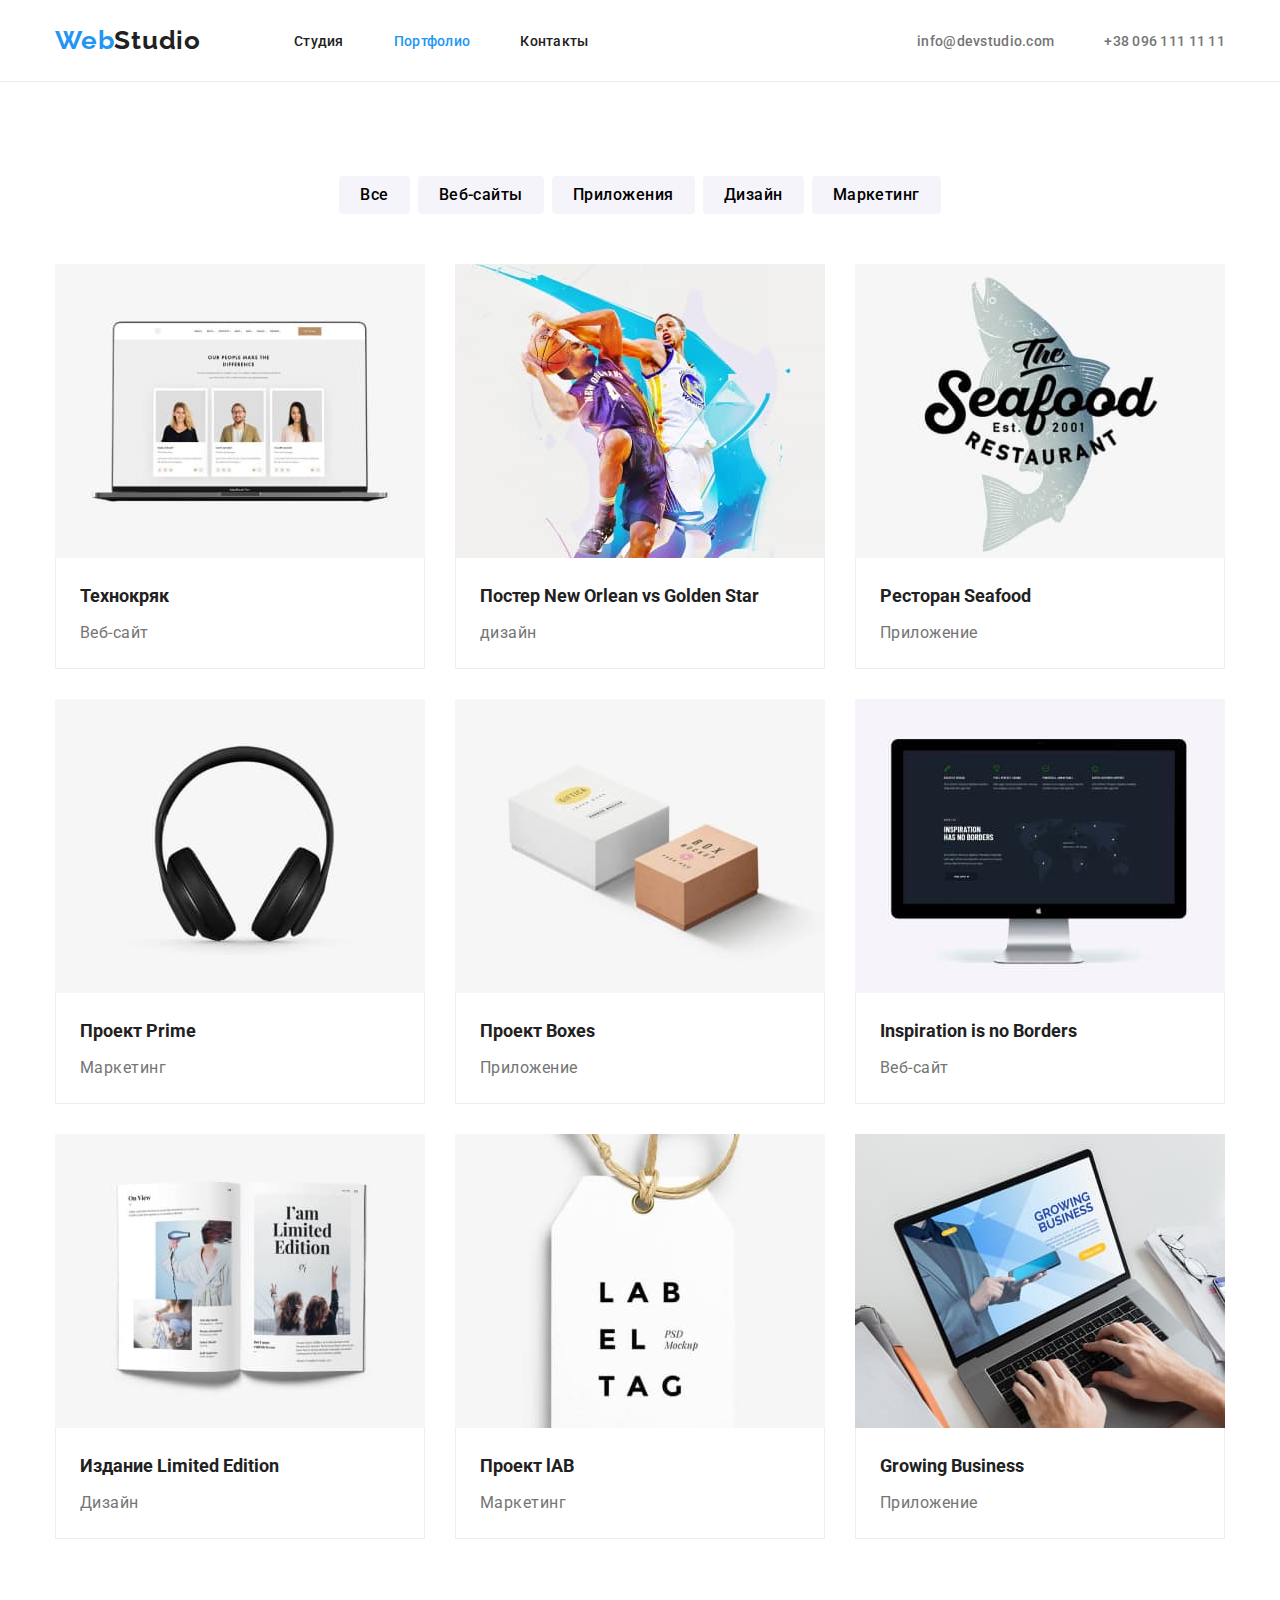
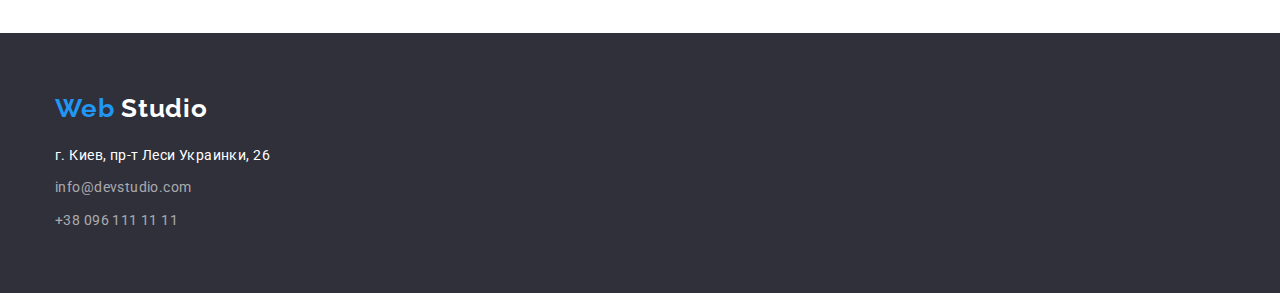
==== portfolio.html @ e166f797 "first" ====
<!DOCTYPE html>
<html lang="ru">
<head>
    <meta charset="UTF-8">
    <meta http-equiv="X-UA-Compatible" content="IE=edge">
    <meta name="viewport" content="width=device-width, initial-scale=1.0">
    <title>Портфолио</title>
    <link rel="stylesheet" href="https://cdnjs.cloudflare.com/ajax/libs/modern-normalize/1.1.0/modern-normalize.min.css"
        integrity="sha512-wpPYUAdjBVSE4KJnH1VR1HeZfpl1ub8YT/NKx4PuQ5NmX2tKuGu6U/JRp5y+Y8XG2tV+wKQpNHVUX03MfMFn9Q=="
        crossorigin="anonymous" referrerpolicy="no-referrer" />
    <link rel="preconnect" href="https://fonts.googleapis.com">
    <link rel="preconnect" href="https://fonts.gstatic.com" crossorigin>
    <link href="https://fonts.googleapis.com/css2?family=Raleway:wght@700&family=Roboto:wght@400;500;700;900&display=swap"
        rel="stylesheet">
        <link rel="stylesheet" href="./styles/styles.css">
        <link rel="preconnect" href="https://fonts.googleapis.com">
        <link rel="preconnect" href="https://fonts.gstatic.com" crossorigin>
        <link href="https://fonts.googleapis.com/css2?family=Oleo+Script:wght@700&display=swap" rel="stylesheet">
</head>
<body>
    <!-- header -->
    <header class="header">
        <div class="container header_container">
            <a class="studio_naming" href=""> <span class="naming_first_part">Web</span>Studio</a>
            <!-- navigation -->
            <nav class="navigation">
                <ul class="links">
                    <li class="item"><a class="link" href="./index.html">Студия</a></li>
                    <li class="item"><a class="link link_uncommon" href="./portfolio.html">Портфолио</a></li>
                    <li class="item"><a class="link" href="">Контакты</a></li>
                </ul>
            </nav>
            <!-- contacts -->
            <ul class="contact_links">
                <li class="item"><a class="link" href="mailto:info@devstudio.com">info@devstudio.com</a></li>
                <li class="item"><a class="link" href="tel:+380961111111">+38 096 111 11 11</a></li>
            </ul>
        </div>
    </header>
    <!-- projects sort buttons -->
    <main>
        <!-- sort buttons -->
        <section class="portfolio">
            <div class="container">
            <h2 hidden>Сортувальні кнопки</h2>
            <ul class="sort_buttons">
                <li><button class="sort_button">Все</button></li>
                <li><button class="sort_button">Веб-сайты</button></li>
                <li><button class="sort_button">Приложения</button></li>
                <li><button class="sort_button">Дизайн</button></li>
                <li><button class="sort_button">Маркетинг</button></li>
            </ul>
        <!-- projects -->
        <ul class="studio_projects">
            <li class="studio_project">
                <img class="project_photo" src="./pictures/laptop.jpg" alt="ноутбук із скріншотом сайту">
                <div class="project_data">
                <h3 class="project_naming">Технокряк</h3>
                <p class="project_direction">Веб-сайт</p>
                </div>
            </li>
            <li class="studio_project">
                <img class="project_photo" src="./pictures/basketball.jpg" alt="два гравця грають у баскетбол">
                <div class="project_data">
                <h3 class="project_naming">Постер New Orlean vs Golden Star</h3>
                <p class="project_direction">дизайн</p>
                </div>
           </li>
            <li class="studio_project">
                <img class="project_photo" src="./pictures/restorant_logo.jpg" alt="логотип ресторану seafood">
                <div class="project_data">
                <h3 class="project_naming">Ресторан Seafood</h3>
                <p class="project_direction">Приложение</p>
                </div>
            </li>
            <li class="studio_project">
                <img class="project_photo" src="./pictures/headphones.jpg" alt="фото навушників">
                <div class="project_data">
                <h3 class="project_naming">Проект Prime</h3>
                <p class="project_direction">Маркетинг</p>
                </div>
            </li>
            <li class="studio_project">
                <img class="project_photo" src="./pictures/boxes.jpg" alt="фото двох коробок">
                <div class="project_data">
                <h3 class="project_naming">Проект Boxes</h3>
                <p class="project_direction">Приложение</p>
                </div>
            </li>
            <li class="studio_project">
                <img class="project_photo" src="./pictures/imac.jpg" alt="фото компютера">
                <div class="project_data">
                <h3 class="project_naming">Inspiration is no Borders</h3>
                <p class="project_direction">Веб-сайт</p>
                </div>
            </li>
            <li class="studio_project">
                <img class="project_photo" src="./pictures/book.jpg" alt="книга">
                <div class="project_data">
                <h3 class="project_naming">Издание Limited Edition</h3>
                <p class="project_direction">Дизайн</p>
                </div>           
            </li>
            <li class="studio_project">
                <img class="project_photo" src="./pictures/birka.jpg" alt="ярлик">
                <div class="project_data">
                <h3 class="project_naming">Проект lAB</h3>
                <p class="project_direction">Маркетинг</p>
                </div>
            </li>
            <li class="studio_project">
                <img class="project_photo" src="./pictures/printing.jpg" alt="руки на клавіатурі">
                <div class="project_data">
                <h3 class="project_naming">Growing Business</h3>
                <p class="project_direction">Приложение</p>
                </div>
            </li>
        </ul>
            </div>
        </section>
    </main>
    <!-- footer section -->
    <footer class="footer">
        <div class="container">
            <a class="studio_naming" href=""> <span class="naming_first_part">Web</span> <span
                    class="naming_second_part">Studio</span></a>
            <address>
                <ul class="footer_contacts">
                    <li><a target="blank" class="studio_location" href="https://goo.gl/maps/rv8X6NTWvVzBSWie9">г. Киев, пр-т
                            Леси Украинки, 26</a></li>
                    <li><a class="studio_mail" href="mailto:info@devstudio.com">info@devstudio.com</a></li>
                    <li><a class="studio_phone_number" href="tel:+380961111111">+38 096 111 11 11</a></li>
                </ul>
            </address>
        </div>
    </footer>
</body>
</html>
---- styles/styles.css ----
:root{
    /* colous */
    --action_color:#2196F3;
    --accent_color:#2196F3;
    --main_color:#212121;
    --second_color:#2F303A;
    --back_color:#ffffff;
    --subtextual_color:#757575;


    /* shadows */
    --team_section_shadows:0px 1px 3px rgba(0, 0, 0, 0.12),
    0px 1px 1px rgba(0, 0, 0, 0.14),
    0px 2px 1px rgba(0, 0, 0, 0.2);

    /* fonts */
    --main_font:'Roboto', 'sans serif';
    --second_font:'Raleway'

}
*,
*::before,
*::after {
    box-sizing: border-box;
}
body{
    font-family: var(--main_font);
    color: var(--main_color);
    font-style: normal;
    margin: auto;
    padding: 0;
}
.container{
    width: 1200px;
    margin: 0 auto;
    padding: 0 15px;
}

li{
    list-style-type:none;
}
ul{
    padding-left: 0;
}
h1, h2, h3, h4, h5, h6, p, ul{
    margin: 0;
    padding: 0;
}

.header{
    background-color: var(--back_color);
    border-bottom:solid #ECECEC 1px;
    padding-top: 25px;
    padding-bottom: 25px;
}
.header_container{
    display: flex;
    align-items: center;
    margin-left: auto;
    margin-right: auto;
}
.studio_naming{
    font-family:var(--second_font);
    font-weight: 700;
    font-size: 26px;
    line-height: 1.19;
    letter-spacing: 0.03em;
    text-decoration:none;
    color: inherit;
    margin-right: 93px;
}
.naming_first_part{
    color:var(--accent_color);
   
}
.link{
font-weight: 500;
font-size: 14px;
line-height: 0.8;
letter-spacing: 0.02em;
color: inherit;
}
.links{
    display: flex;
    padding: 0;
    margin-top: 0;
    margin-bottom: 0;
}
.item{

margin-right:50px;
}
.item:last-child{
    margin-right: 0;
}
.contact_links{
    display: flex;
    justify-content: flex-end;
    padding: 0;
    margin-top: 0;
    margin-bottom: 0;
}
.contact_links li:first-child{
    margin-right: 50px;
}
.contact_links .link{
    color:var(--subtextual_color);
    font-weight: 500;
    font-size: 14px;
    line-height: 0.8;
    letter-spacing: 0.02em;
}
.link:hover, .link:focus{
    color: var(--action_color);
}
.link_uncommon{
    color: var(--action_color);
}
.link{
    text-decoration:none;
  
}
.hero{
    background-color:var(--second_color);
    padding-top: 200px;
    padding-bottom: 200px;
    margin-left: auto;
    margin-right: auto;
    text-align: center;
}
.hero h1{
font-weight: 900;
font-size: 44px;
line-height: 1.36;
width: 696px;
letter-spacing: 0.06em;
text-transform: uppercase;
color: var(--back_color);
margin: 0 auto;
margin-bottom: 30px;
}
.hero .container{
    align-items: center;
    flex-direction: column;
}
.btn{
    background-color:var(--action_color);
    color: var(--back_color);
    font-weight: 700;
    line-height: 1.86;
    letter-spacing: 0.06em;
    cursor: pointer;
    font-family: inherit;
    border-color: var(--accent_color);
    border-radius: 4px;
    padding: 10px 32px;
}
.about{
    padding-top: 94px;
}
.about_activity{
    display: flex;
    justify-content: space-between;
    margin-top: 0;
    margin-bottom: 0;
    padding-top: 0;
    padding-bottom: 0;
}
.activity_direction{
    width: 270px;
    height: 100px;
}
.activity_naming{
    font-weight: 700;
    font-size: 14px;
    line-height: 0.8;
    letter-spacing: 0.03em;
    text-transform: uppercase;
    margin-top: 0;
    margin-bottom: 10px;
}

.activity_description{
    color: var(--subtextual_color);
    font-size: 14px;
    line-height: 1.71;
    letter-spacing: 0.03em;
    padding-top: 0;
    padding-bottom: 0;
    margin: 0;
}
.illustration {
    padding-top: 94px;
    padding-bottom: 94px;
}
.illusration_naming{
    font-weight: 700;
    font-size: 36px;
    line-height: 1.16;
    text-align: center;
    letter-spacing: 0.03em;
    margin: 0;
    margin-bottom: 50px;
}
.illusration_pictures{
    display: flex; 
    margin-top: 0;
    margin-bottom: 0;
}
.illustration_picture{
    margin-right: 30px;
}
.illustration_picture:last-child{
    margin-right: 0;
}
.team{
    background: #F5F4FA;
    padding-top: 94px;
    padding-bottom: 94px;
}

.team_presention{
    font-weight: 700;
    font-size: 36px;
    line-height: 1.16;
    text-align: center;
    letter-spacing: 0.03em;
    margin-bottom: 50px;
}
.team_members_inf{
    display: flex;
    justify-content: center;
    margin: 0;
}
.team_member{
    background-color: var(--back_color);
    box-shadow: var(--team_section_shadows);
    border-radius: 0px 0px 4px 4px;
    margin-right: 30px;
}
.team_member:last-child{
    margin-right: 0;
}
.team_member_data{
    padding-top: 30px;
    padding-bottom: 30px;
}
.team_member_name{
    font-weight: 500;
    font-size: 16px;
    line-height: 1.18;
    text-align: center;
    letter-spacing: 0.03em;
    margin-bottom: 10px;
}
.team_member_speciality{
    line-height: 1.18;
    text-align: center;
    letter-spacing: 0.03em;
    color: var(--subtextual_color);
}
.footer{
    background-color:var(--second_color);
    padding: 60px 0;
}
.footer .studio_naming{
    display: block;
    margin-top: 0;
    margin-bottom: 20px;
}

address a{
    text-decoration: none;
    font-size: 14px;
    line-height: 1.71;
    letter-spacing: 0.03em;
    font-style: normal;
}
.navigation{
    padding: 0;
    margin-right: auto;
}
.footer_contacts{
    padding: 0;
}
.footer_contacts li:not(:last-child) {
margin-bottom: 9px;
}
.studio_location{
    color: var(--back_color);
}
.studio_mail,.studio_phone_number{
    color: rgba(255, 255, 255, 0.6);
}

.portfolio{
    padding-top: 94px;
    padding-bottom: 94px;
}
.sort_button{
    background-color:#F5F4FA;
    border-radius: 4px;
    font-weight: 500;
    font-size: 16px;
    font-family: inherit;
    line-height: 1.62;
    letter-spacing: 0.03em;
    cursor: pointer;
    padding: 6px 21px;
    border: 0;
}
.sort_buttons{
    text-align: center;
    padding: 0;
    margin-bottom: 50px;
    display: flex;
    justify-content: center;
}
.sort_buttons li:not(:last-child){
 margin-right: 8px;
}

.sort_button:hover, .sort_button:focus{
    background-color: var(--action_color);
    color:var(--back_color);
    box-shadow: 0px 3px 1px rgba(0, 0, 0, 0.1),
    0px 1px 2px rgba(0, 0, 0, 0.08),
    0px 2px 2px rgba(0, 0, 0, 0.12);
}

.studio_projects{
    flex-wrap: wrap;
    display: flex;
    padding-top: 0;
    padding-bottom: 0;
    margin-top: 0;
    padding: 0;
}
.studio_project{
    background: var(--back_color);
    margin-right: 30px;
    margin-bottom: 30px;
}
.studio_project:nth-child(3n+3){
    margin-right: 0;
}
.studio_project:nth-last-child(-n+3){
    margin-bottom: 0;
}
.project_data{
    padding: 20px 24px;
    border: 1px solid #EEEEEE;
    border-top: 0px;
}
.project_photo{
    display: block;
}
.project_naming{
    font-weight: 700;
    font-size: 18px;
    line-height: 2;
    margin-bottom: 4px;
}
.project_direction{
    font-size: 16px;
    line-height: 1.87;
    letter-spacing: 0.03em;
    color: #757575;
}
.footer .studio_naming{
    margin-right: 0;
}
.naming_second_part{
    color: var(--back_color);
}
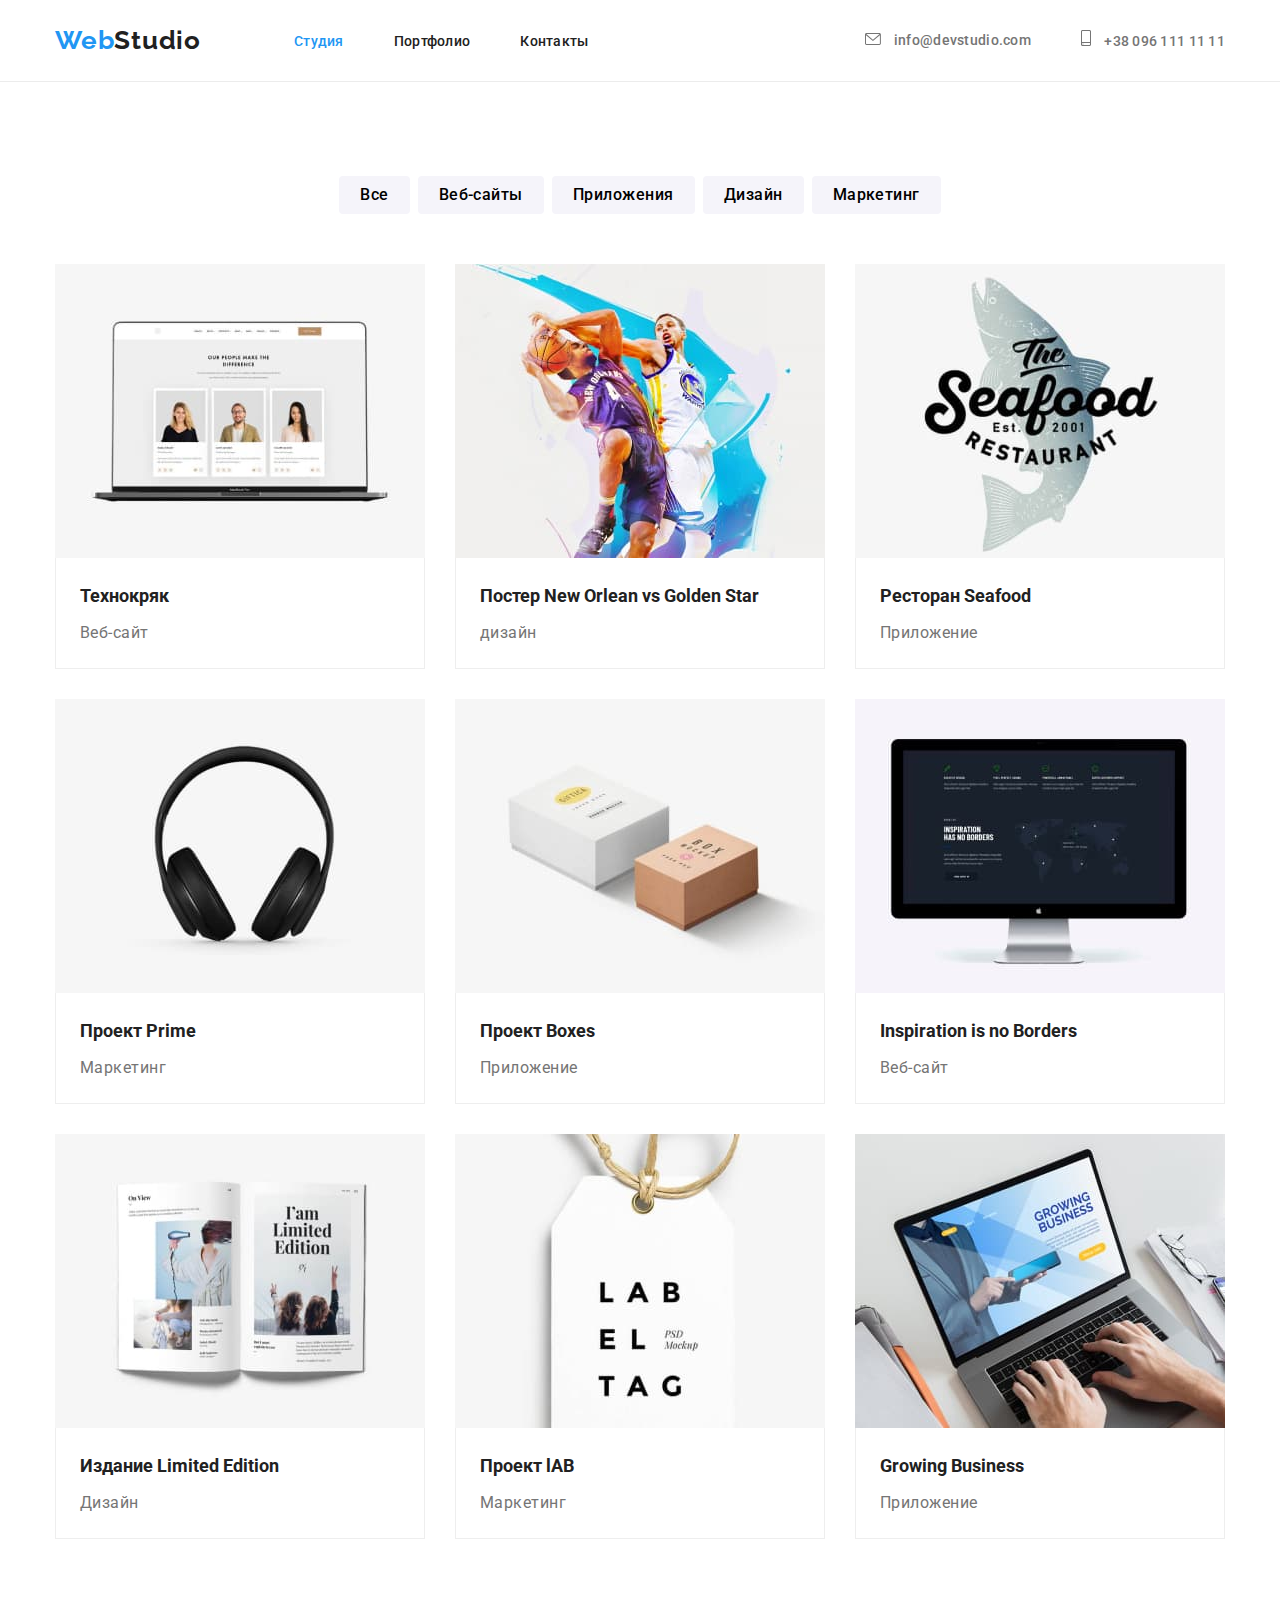
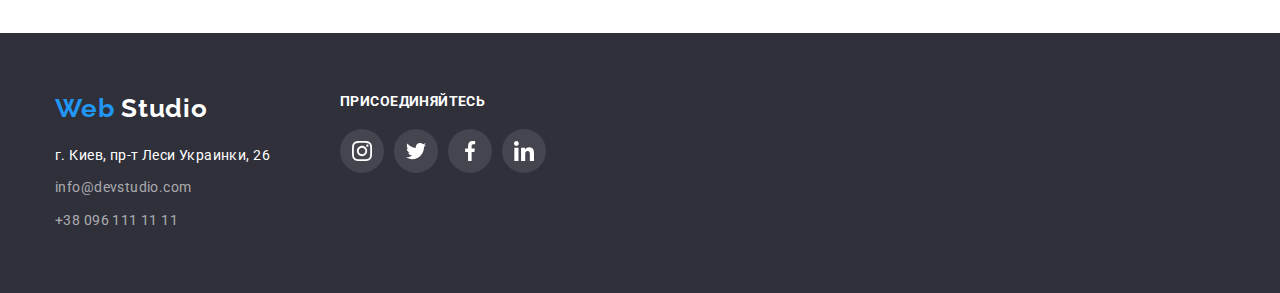
==== commit b55beea7: "last" ====
--- a/portfolio.html
+++ b/portfolio.html
@@ -25,15 +25,23 @@
             <!-- navigation -->
             <nav class="navigation">
                 <ul class="links">
-                    <li class="item"><a class="link" href="./index.html">Студия</a></li>
-                    <li class="item"><a class="link link_uncommon" href="./portfolio.html">Портфолио</a></li>
+                    <li class="item"><a class="link link_uncommon" href="./index.html">Студия</a></li>
+                    <li class="item"><a class="link" href="./portfolio.html">Портфолио</a></li>
                     <li class="item"><a class="link" href="">Контакты</a></li>
                 </ul>
             </nav>
+    
             <!-- contacts -->
             <ul class="contact_links">
-                <li class="item"><a class="link" href="mailto:info@devstudio.com">info@devstudio.com</a></li>
-                <li class="item"><a class="link" href="tel:+380961111111">+38 096 111 11 11</a></li>
+                <li class="item"><a class="link" href="mailto:info@devstudio.com">
+                        <svg class="header_contact_link" width="16" height="12">
+                            <use href="./pictures/sprite/sprite.svg#icon-header-mail-icon"> </use>
+                        </svg> info@devstudio.com</a>
+                </li>
+                <li class="item"><a class="link" href="tel:+380961111111">
+                        <svg class="header_contact_link" width="10" height="16">
+                            <use href="./pictures/sprite/sprite.svg#icon-header-phone-icon"> </use>
+                        </svg> +38 096 111 11 11</a></li>
             </ul>
         </div>
     </header>
@@ -122,16 +130,35 @@
     <!-- footer section -->
     <footer class="footer">
         <div class="container">
-            <a class="studio_naming" href=""> <span class="naming_first_part">Web</span> <span
-                    class="naming_second_part">Studio</span></a>
-            <address>
-                <ul class="footer_contacts">
-                    <li><a target="blank" class="studio_location" href="https://goo.gl/maps/rv8X6NTWvVzBSWie9">г. Киев, пр-т
-                            Леси Украинки, 26</a></li>
-                    <li><a class="studio_mail" href="mailto:info@devstudio.com">info@devstudio.com</a></li>
-                    <li><a class="studio_phone_number" href="tel:+380961111111">+38 096 111 11 11</a></li>
-                </ul>
-            </address>
+            <div class="footer_contacts_block">
+                <a class="studio_naming" href=""> <span class="naming_first_part">Web</span> <span
+                        class="naming_second_part">Studio</span></a>
+                <address>
+                    <ul class="footer_contacts">
+                        <li><a target="blank" class="studio_location" href="https://goo.gl/maps/rv8X6NTWvVzBSWie9">г. Киев,
+                                пр-т Леси Украинки, 26</a></li>
+                        <li><a class="studio_mail" href="mailto:info@devstudio.com">info@devstudio.com</a></li>
+                        <li><a class="studio_phone_number" href="tel:+380961111111">+38 096 111 11 11</a></li>
+                    </ul>
+                </address>
+            </div>
+            <div class="footer_links">
+                <h3>присоединяйтесь</h3>
+                <div class="studio_link_icons">
+                    <a class="studio_link" href=""><svg class="studio_link_icon" width="20" height="20">
+                            <use href="/pictures/sprite/sprite.svg#icon-instagram-icon"></use>
+                        </svg></a>
+                    <a class="studio_link" href=""><svg class="studio_link_icon" width="20" height="20">
+                            <use href="./pictures/sprite/sprite.svg#icon-twitter-icon"></use>
+                        </svg></a>
+                    <a class="studio_link" href=""><svg class="studio_link_icon" width="20" height="20">
+                            <use href="./pictures/sprite/sprite.svg#icon-facebook-icon"></use>
+                        </svg></a>
+                    <a class="studio_link" href=""><svg class="studio_link_icon" width="20" height="20">
+                            <use href="./pictures/sprite/sprite.svg#icon-linkedin-icon"></use>
+                        </svg></a>
+                </div>
+            </div>
         </div>
     </footer>
 </body>
--- a/styles/styles.css
+++ b/styles/styles.css
@@ -23,6 +23,13 @@
 *::after {
     box-sizing: border-box;
 }
+/* Icons */
+.header_contact_link{
+    fill: currentColor;
+    margin-right: 10px;
+}
+
+
 body{
     font-family: var(--main_font);
     color: var(--main_color);
@@ -32,6 +39,7 @@
 }
 .container{
     width: 1200px;
+    height: auto;
     margin: 0 auto;
     padding: 0 15px;
 }
@@ -87,7 +95,6 @@
     margin-bottom: 0;
 }
 .item{
-
 margin-right:50px;
 }
 .item:last-child{
@@ -118,16 +125,17 @@
 }
 .link{
     text-decoration:none;
-  
 }
 .hero{
-    background-color:var(--second_color);
+    background-color:var(--subtextual_color);
+    background-image:linear-gradient(rgba(47, 48, 58, 0.4), rgba(47, 48, 58, 0.4)), url('/pictures/backgrounds/main-top-bsckground.png');
     padding-top: 200px;
     padding-bottom: 200px;
     margin-left: auto;
     margin-right: auto;
     text-align: center;
 }
+
 .hero h1{
 font-weight: 900;
 font-size: 44px;
@@ -168,7 +176,15 @@
 }
 .activity_direction{
     width: 270px;
-    height: 100px;
+    height: 251px;
+}
+.activity_icon_box{
+    width: 270px;
+    height: 120px;
+    margin-bottom: 30px;
+    background-color: #F5F4FA;
+    border-radius: 4px;
+    padding: 25px 100px;
 }
 .activity_naming{
     font-weight: 700;
@@ -237,13 +253,13 @@
     box-shadow: var(--team_section_shadows);
     border-radius: 0px 0px 4px 4px;
     margin-right: 30px;
+    padding-bottom: 30px;
 }
 .team_member:last-child{
     margin-right: 0;
 }
 .team_member_data{
     padding-top: 30px;
-    padding-bottom: 30px;
 }
 .team_member_name{
     font-weight: 500;
@@ -259,9 +275,80 @@
     letter-spacing: 0.03em;
     color: var(--subtextual_color);
 }
+.team_member_icons{
+    display: flex;
+    padding-top: 16px;
+    padding-left: 32px;
+    padding-right: 32px;
+}
+.team_member_contact{
+    width: 44px;
+    height: 44px;
+    border-radius: 50%;
+    display: flex;
+    justify-content: center;
+    align-items: center;
+}
+.team_member_contact{
+    fill: #AFB1B8;
+}
+.team_member_contact:hover,
+.team_member_contact:focus{
+    background-color: var(--action_color);
+    fill:#ffffff;
+}
+.team_member_contact:not(:last-child){
+    margin-right: 10px;
+}
+.clients_list{
+    display: flex;
+}
+.main_clients{
+    padding: 94px 15px;
+}
+.main_clients > h2{
+    font-weight: 700;
+        font-size: 36px;
+        line-height: 1.16;
+        text-align: center;
+        letter-spacing: 0.03em;
+        margin-bottom: 50px;
+}
+.clients_list li{
+    width: 170px;
+    height: 92px;
+    border-radius: 4px;
+    border: 1px solid #AFB1B8;
+    display: flex;
+        align-items: center;
+        justify-content: center;
+        fill: #AFB1B8;
+}
+.client_icon{
+    width: 106px;
+    height: 60px;
+    fill:#AFB1B8;
+}
+.client_icon 
+.clients_list li:hover,
+.clients_list li:focus{
+    border: 1px solid var(--action_color);
+    fill: var(--action_color);
+}
+.clients_list li:not(:last-child){
+    margin-right: 30px;
+    
+}
+
 .footer{
     background-color:var(--second_color);
     padding: 60px 0;
+}
+.footer .container{
+    display: flex;
+}
+.footer_contacts_block{
+    margin-right: 70px;
 }
 .footer .studio_naming{
     display: block;
@@ -291,6 +378,37 @@
 }
 .studio_mail,.studio_phone_number{
     color: rgba(255, 255, 255, 0.6);
+}
+.footer_links h3{
+    font-weight: 700;
+        font-size: 14px;
+        line-height: 1,14;
+        letter-spacing: 0.03em;
+        color: #ffffff;
+        text-transform:uppercase;
+        margin-bottom: 20px;
+}
+.studio_link_icons{
+    display: flex;
+}
+.studio_link{
+        width: 44px;
+            height: 44px;
+            border-radius: 50%;
+            display: flex;
+            justify-content: center;
+            align-items: center;
+            background-color: rgba(255, 255, 255, 0.1);
+}
+.studio_link:not(:last-child){
+    margin-right: 10px;
+}
+.studio_link_icon{
+    fill: #ffffff;
+}
+.studio_link:hover,
+.studio_link:focus{
+    background-color: var(--action_color);
 }
 
 .portfolio{
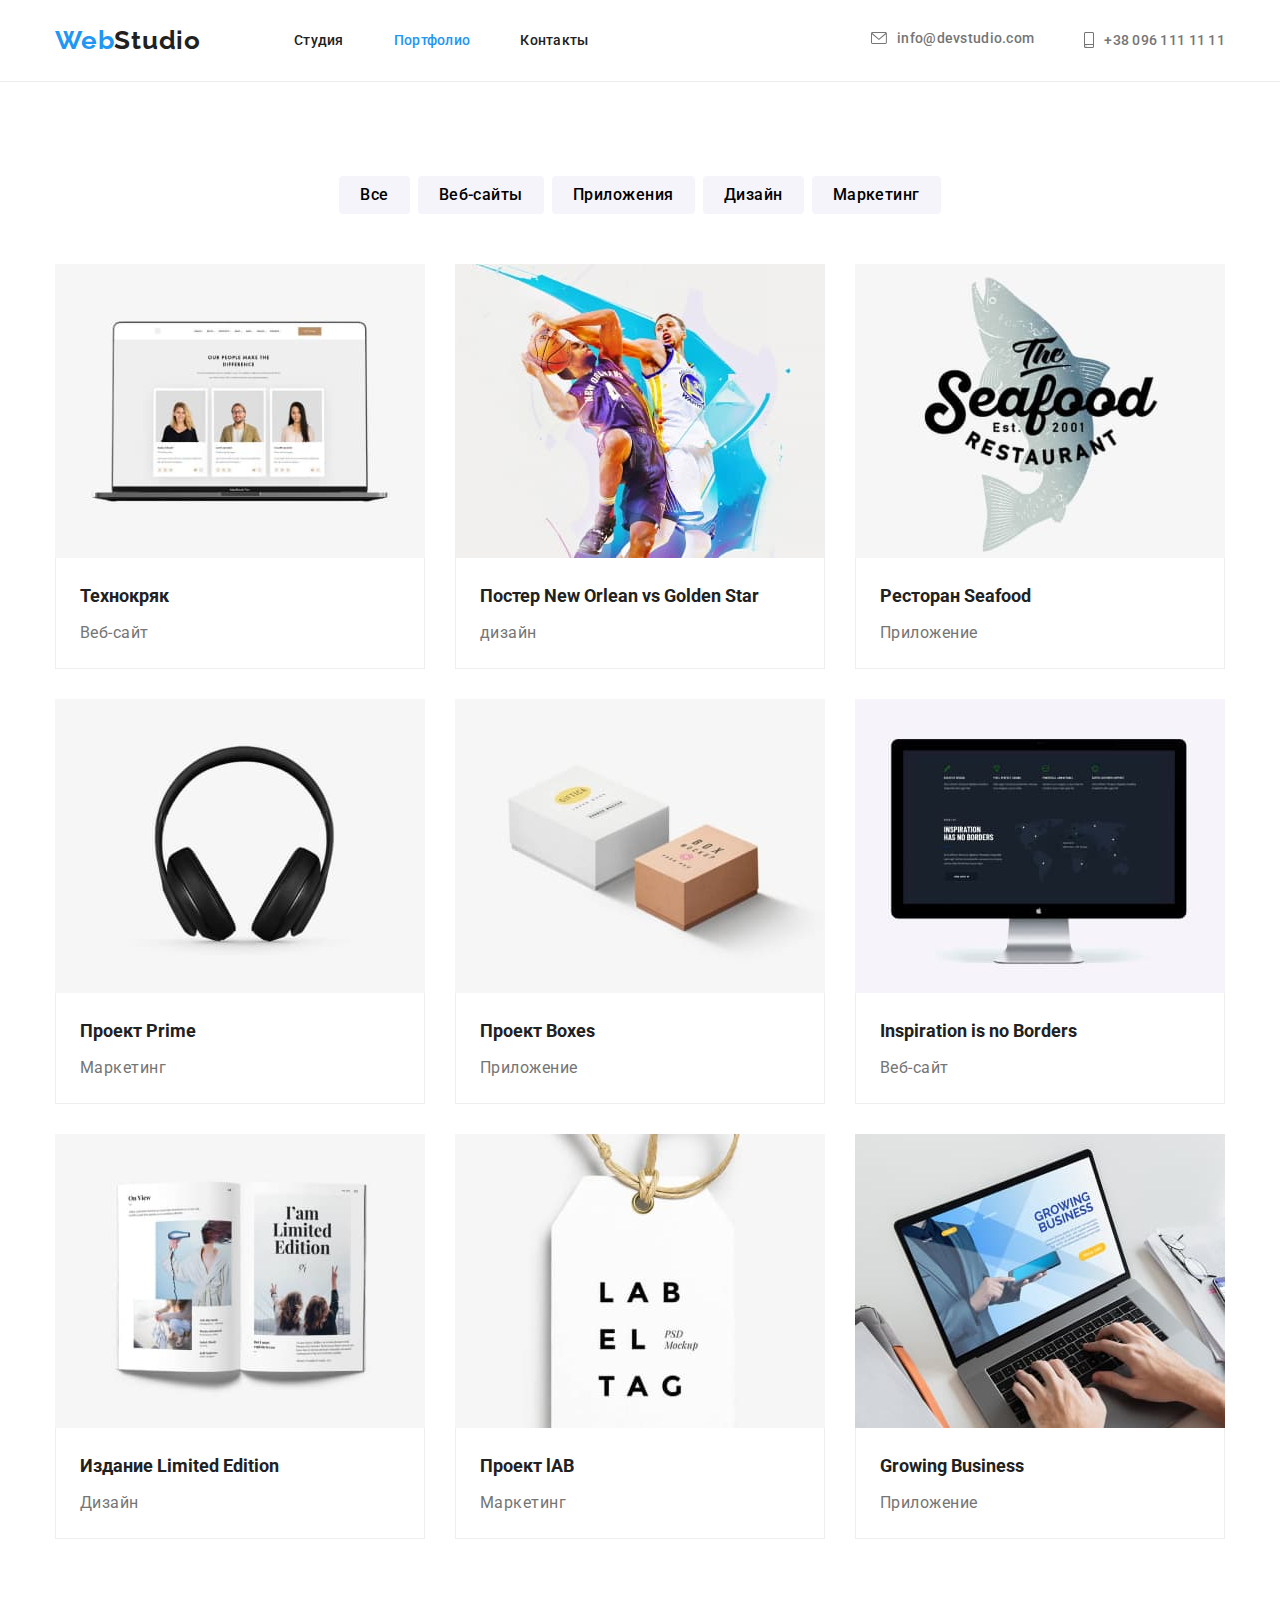
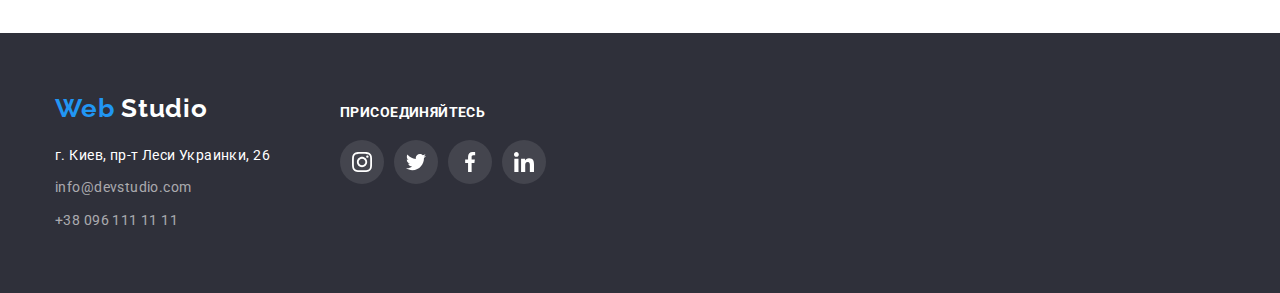
==== commit 2509c248: "last." ====
--- a/portfolio.html
+++ b/portfolio.html
@@ -25,8 +25,8 @@
             <!-- navigation -->
             <nav class="navigation">
                 <ul class="links">
-                    <li class="item"><a class="link link_uncommon" href="./index.html">Студия</a></li>
-                    <li class="item"><a class="link" href="./portfolio.html">Портфолио</a></li>
+                    <li class="item"><a class="link" href="./index.html">Студия</a></li>
+                    <li class="item"><a class="link link_uncommon" href="./portfolio.html">Портфолио</a></li>
                     <li class="item"><a class="link" href="">Контакты</a></li>
                 </ul>
             </nav>
@@ -61,67 +61,85 @@
         <!-- projects -->
         <ul class="studio_projects">
             <li class="studio_project">
+                <a href="">
                 <img class="project_photo" src="./pictures/laptop.jpg" alt="ноутбук із скріншотом сайту">
                 <div class="project_data">
                 <h3 class="project_naming">Технокряк</h3>
                 <p class="project_direction">Веб-сайт</p>
                 </div>
+                </a>
             </li>
             <li class="studio_project">
+                <a href="">
                 <img class="project_photo" src="./pictures/basketball.jpg" alt="два гравця грають у баскетбол">
                 <div class="project_data">
                 <h3 class="project_naming">Постер New Orlean vs Golden Star</h3>
                 <p class="project_direction">дизайн</p>
                 </div>
+                </a>
            </li>
             <li class="studio_project">
+                <a href="">
                 <img class="project_photo" src="./pictures/restorant_logo.jpg" alt="логотип ресторану seafood">
                 <div class="project_data">
                 <h3 class="project_naming">Ресторан Seafood</h3>
                 <p class="project_direction">Приложение</p>
                 </div>
+                </a>
             </li>
             <li class="studio_project">
+                <a href="">
                 <img class="project_photo" src="./pictures/headphones.jpg" alt="фото навушників">
                 <div class="project_data">
                 <h3 class="project_naming">Проект Prime</h3>
                 <p class="project_direction">Маркетинг</p>
                 </div>
+                </a>
             </li>
             <li class="studio_project">
+                <a href="">
                 <img class="project_photo" src="./pictures/boxes.jpg" alt="фото двох коробок">
                 <div class="project_data">
                 <h3 class="project_naming">Проект Boxes</h3>
                 <p class="project_direction">Приложение</p>
                 </div>
+                </a>
             </li>
             <li class="studio_project">
+                <a href="">
                 <img class="project_photo" src="./pictures/imac.jpg" alt="фото компютера">
                 <div class="project_data">
                 <h3 class="project_naming">Inspiration is no Borders</h3>
                 <p class="project_direction">Веб-сайт</p>
                 </div>
+                </a>
             </li>
             <li class="studio_project">
+                <a href="">
                 <img class="project_photo" src="./pictures/book.jpg" alt="книга">
                 <div class="project_data">
                 <h3 class="project_naming">Издание Limited Edition</h3>
                 <p class="project_direction">Дизайн</p>
-                </div>           
+                </div>
+                </a>
             </li>
             <li class="studio_project">
+                <a href="">
                 <img class="project_photo" src="./pictures/birka.jpg" alt="ярлик">
                 <div class="project_data">
                 <h3 class="project_naming">Проект lAB</h3>
                 <p class="project_direction">Маркетинг</p>
                 </div>
+                </a>
             </li>
             <li class="studio_project">
+                <a href="">
                 <img class="project_photo" src="./pictures/printing.jpg" alt="руки на клавіатурі">
                 <div class="project_data">
                 <h3 class="project_naming">Growing Business</h3>
                 <p class="project_direction">Приложение</p>
                 </div>
+                </a>
             </li>
         </ul>
             </div>
--- a/styles/styles.css
+++ b/styles/styles.css
@@ -82,6 +82,8 @@
    
 }
 .link{
+    display: flex;
+        align-items: center;
 font-weight: 500;
 font-size: 14px;
 line-height: 0.8;
@@ -128,7 +130,7 @@
 }
 .hero{
     background-color:var(--subtextual_color);
-    background-image:linear-gradient(rgba(47, 48, 58, 0.4), rgba(47, 48, 58, 0.4)), url('/pictures/backgrounds/main-top-bsckground.png');
+    background-image:linear-gradient(rgba(47, 48, 58, 0.4), rgba(47, 48, 58, 0.4)), url('../pictures/backgrounds/main-top-bsckground.png');
     padding-top: 200px;
     padding-bottom: 200px;
     margin-left: auto;
@@ -179,12 +181,13 @@
     height: 251px;
 }
 .activity_icon_box{
-    width: 270px;
     height: 120px;
+    display: flex;
+    justify-content: center;
+    align-items: center;
     margin-bottom: 30px;
     background-color: #F5F4FA;
     border-radius: 4px;
-    padding: 25px 100px;
 }
 .activity_naming{
     font-weight: 700;
@@ -260,6 +263,7 @@
 }
 .team_member_data{
     padding-top: 30px;
+    margin-bottom: 16px;
 }
 .team_member_name{
     font-weight: 500;
@@ -277,9 +281,11 @@
 }
 .team_member_icons{
     display: flex;
-    padding-top: 16px;
     padding-left: 32px;
     padding-right: 32px;
+}
+.team_member_icons li:not(:last-child){
+    margin-right: 10px;
 }
 .team_member_contact{
     width: 44px;
@@ -317,23 +323,27 @@
 .clients_list li{
     width: 170px;
     height: 92px;
+    
+}
+.clients_list a{
+    width: 100%;
+    height: 100%;
     border-radius: 4px;
     border: 1px solid #AFB1B8;
-    display: flex;
-        align-items: center;
-        justify-content: center;
-        fill: #AFB1B8;
+    color: #AFB1B8;
+    display: flex;
+    align-items: center;
+    justify-content: center;
 }
 .client_icon{
     width: 106px;
     height: 60px;
-    fill:#AFB1B8;
-}
-.client_icon 
-.clients_list li:hover,
-.clients_list li:focus{
+    fill:currentColor;
+}
+.clients_list a:hover,
+.clients_list a:focus{
     border: 1px solid var(--action_color);
-    fill: var(--action_color);
+    color: var(--action_color);
 }
 .clients_list li:not(:last-child){
     margin-right: 30px;
@@ -346,6 +356,7 @@
 }
 .footer .container{
     display: flex;
+    align-items: baseline;
 }
 .footer_contacts_block{
     margin-right: 70px;
@@ -459,6 +470,17 @@
     margin-right: 30px;
     margin-bottom: 30px;
 }
+.studio_project a{
+    width: 100%;
+    height: 100%;
+    display: block;
+    text-decoration: none;
+    color: inherit;
+}
+.studio_project a:hover,
+.studio_project a:focus{
+    box-shadow: 0px 1px 1px rgba(0, 0, 0, 0.12), 0px 4px 4px rgba(0, 0, 0, 0.06), 1px 4px 6px rgba(0, 0, 0, 0.16);
+}
 .studio_project:nth-child(3n+3){
     margin-right: 0;
 }
